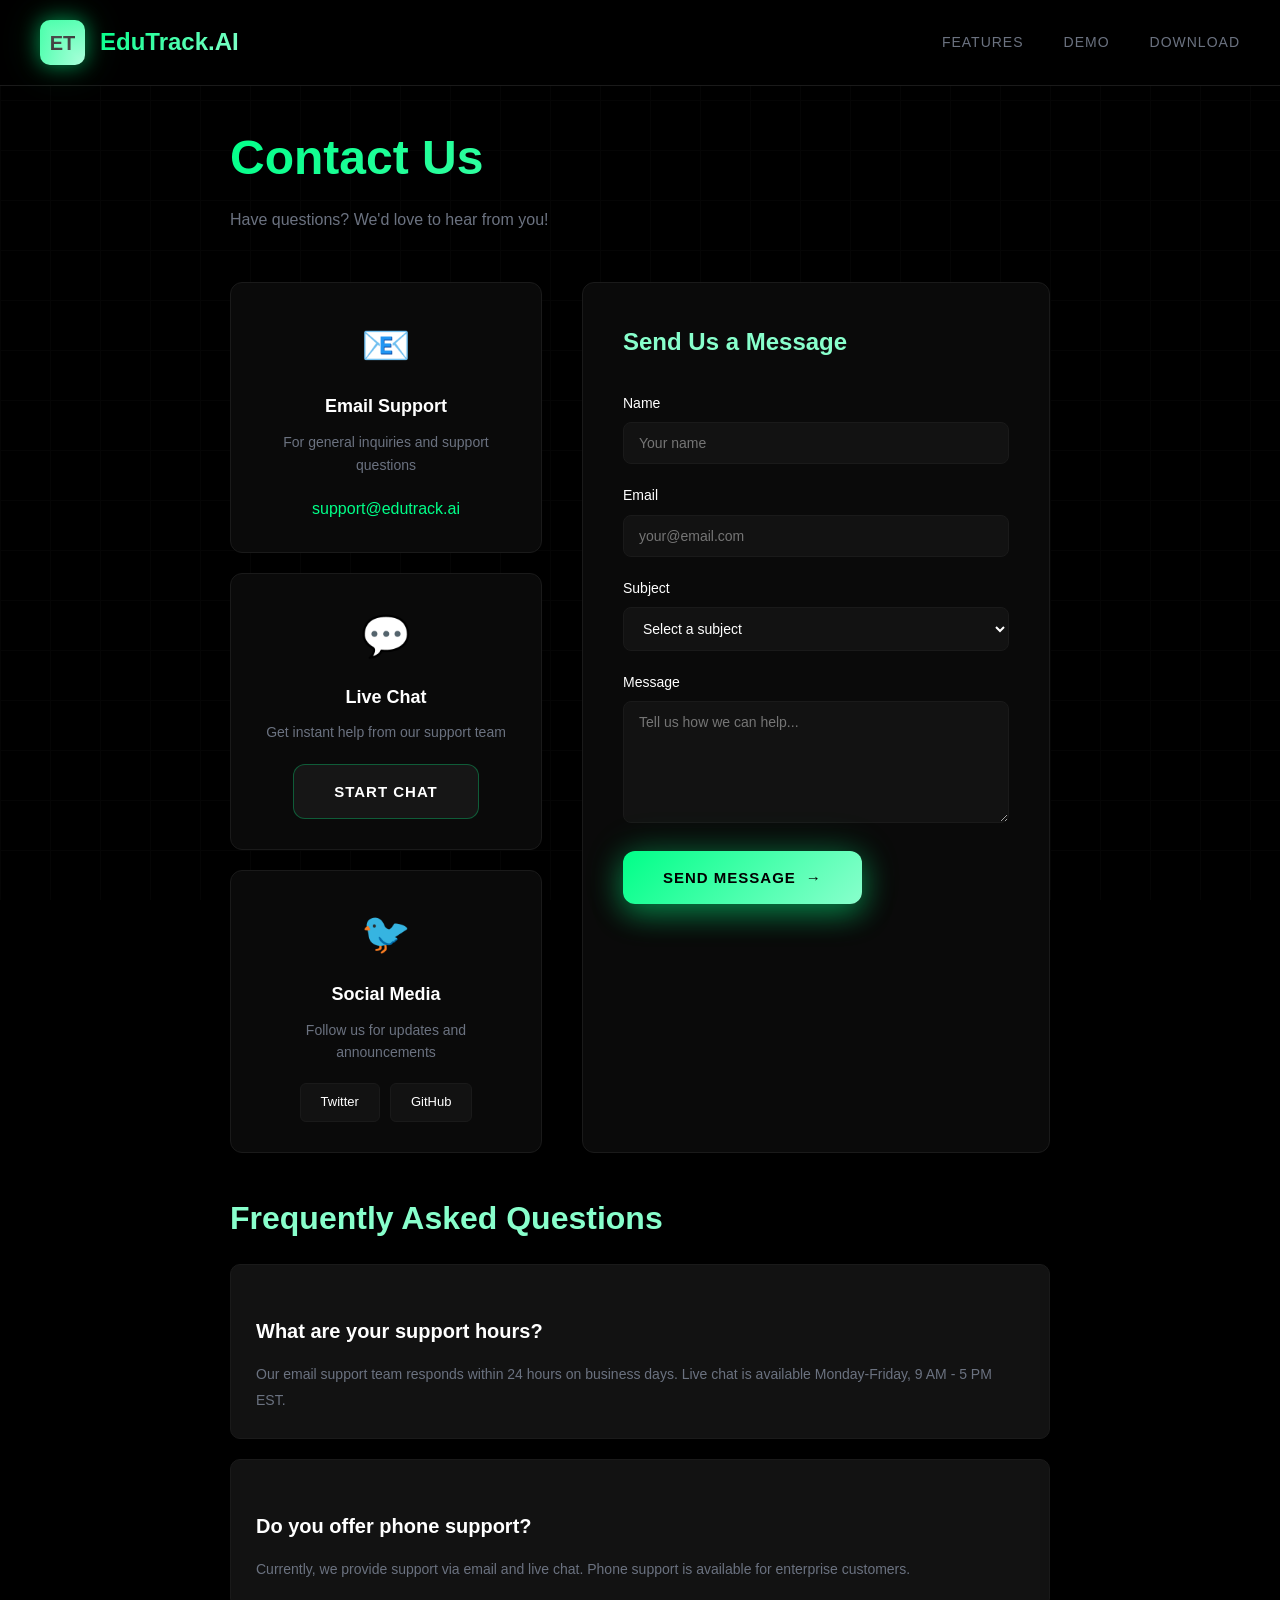
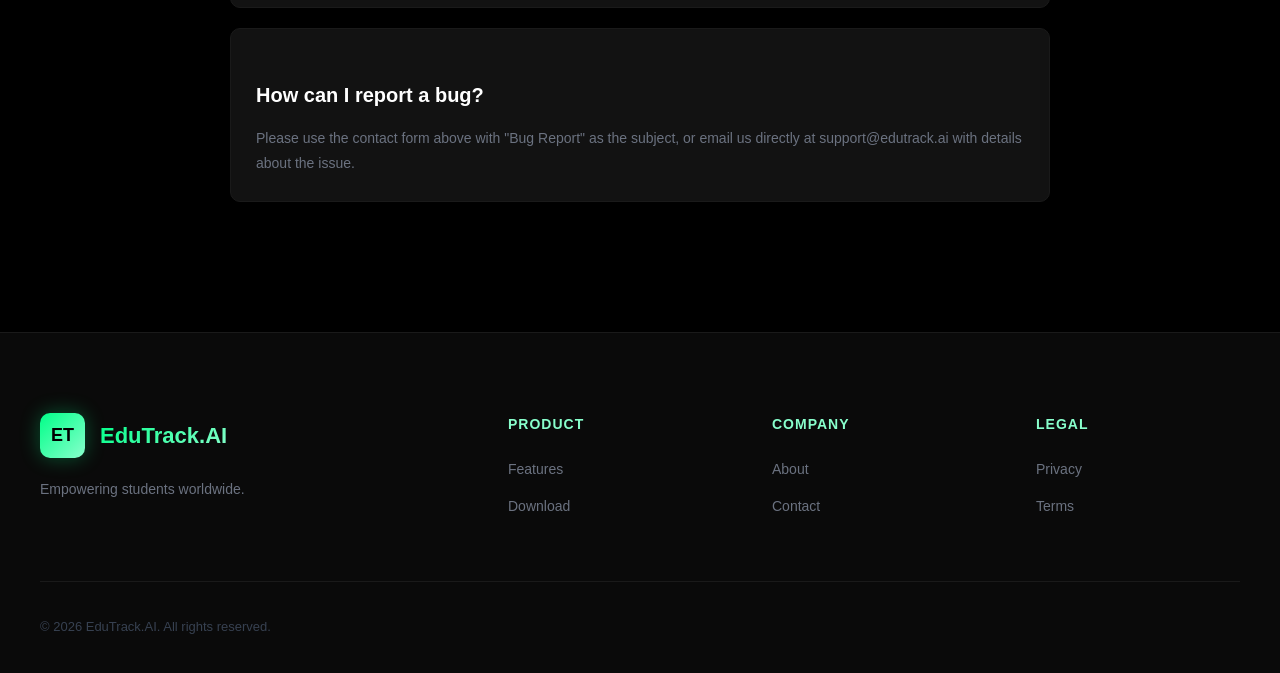
==== pages/contact.html @ 1b375700 "Add files via upload" ====
<!DOCTYPE html>
<html lang="en">
<head>
    <meta charset="UTF-8">
    <meta name="viewport" content="width=device-width, initial-scale=1.0">
    <title>Contact Us - EduTrack.AI</title>
    <link rel="stylesheet" href="../css/styles.css">
</head>
<body>
    <div class="grid-background"></div>
    
    <nav id="navbar">
        <div class="nav-container">
            <a href="../index.html" class="logo" style="text-decoration: none;">
                <div class="logo-icon">ET</div>
                <div class="logo-text">EduTrack.AI</div>
            </a>
            <div class="nav-links">
                <a href="../index.html#features">Features</a>
                <a href="../index.html#demo">Demo</a>
                <a href="../index.html#download">Download</a>
            </div>
        </div>
    </nav>
    
    <section class="content-page">
        <div class="content-container">
            <h1 class="page-title">Contact Us</h1>
            <p class="page-subtitle">Have questions? We'd love to hear from you!</p>
            
            <div class="contact-grid">
                <div class="contact-methods">
                    <div class="contact-card">
                        <div class="contact-icon">📧</div>
                        <h3>Email Support</h3>
                        <p>For general inquiries and support questions</p>
                        <a href="mailto:support@edutrack.ai" class="contact-link">support@edutrack.ai</a>
                    </div>
                    
                    <div class="contact-card">
                        <div class="contact-icon">💬</div>
                        <h3>Live Chat</h3>
                        <p>Get instant help from our support team</p>
                        <button class="btn btn-secondary" onclick="alert('Live chat coming soon!')">Start Chat</button>
                    </div>
                    
                    <div class="contact-card">
                        <div class="contact-icon">🐦</div>
                        <h3>Social Media</h3>
                        <p>Follow us for updates and announcements</p>
                        <div class="social-links-contact">
                            <a href="#" class="social-btn">Twitter</a>
                            <a href="#" class="social-btn">GitHub</a>
                        </div>
                    </div>
                </div>
                
                <div class="contact-form-container">
                    <h2>Send Us a Message</h2>
                    <form class="contact-form" onsubmit="handleContactSubmit(event)">
                        <div class="form-group">
                            <label>Name</label>
                            <input type="text" required placeholder="Your name">
                        </div>
                        
                        <div class="form-group">
                            <label>Email</label>
                            <input type="email" required placeholder="your@email.com">
                        </div>
                        
                        <div class="form-group">
                            <label>Subject</label>
                            <select required>
                                <option value="">Select a subject</option>
                                <option value="support">Technical Support</option>
                                <option value="bug">Bug Report</option>
                                <option value="feature">Feature Request</option>
                                <option value="billing">Billing Question</option>
                                <option value="other">Other</option>
                            </select>
                        </div>
                        
                        <div class="form-group">
                            <label>Message</label>
                            <textarea required rows="6" placeholder="Tell us how we can help..."></textarea>
                        </div>
                        
                        <button type="submit" class="btn btn-primary">
                            <span>Send Message</span>
                            <span>→</span>
                        </button>
                    </form>
                </div>
            </div>
            
            <div class="content-section">
                <h2>Frequently Asked Questions</h2>
                <div class="faq-list">
                    <div class="faq-item">
                        <h3>What are your support hours?</h3>
                        <p>Our email support team responds within 24 hours on business days. Live chat is available Monday-Friday, 9 AM - 5 PM EST.</p>
                    </div>
                    
                    <div class="faq-item">
                        <h3>Do you offer phone support?</h3>
                        <p>Currently, we provide support via email and live chat. Phone support is available for enterprise customers.</p>
                    </div>
                    
                    <div class="faq-item">
                        <h3>How can I report a bug?</h3>
                        <p>Please use the contact form above with "Bug Report" as the subject, or email us directly at support@edutrack.ai with details about the issue.</p>
                    </div>
                </div>
            </div>
        </div>
    </section>
    
    <footer>
        <div class="footer-container">
            <div class="footer-grid">
                <div class="footer-section footer-brand">
                    <div class="footer-logo-main">
                        <div class="footer-logo-icon">ET</div>
                        <div class="footer-logo-text">EduTrack.AI</div>
                    </div>
                    <p class="footer-description">Empowering students worldwide.</p>
                </div>
                <div class="footer-section">
                    <h4>Product</h4>
                    <ul class="footer-links">
                        <li><a href="../index.html#features">Features</a></li>
                        <li><a href="../index.html#download">Download</a></li>
                    </ul>
                </div>
                <div class="footer-section">
                    <h4>Company</h4>
                    <ul class="footer-links">
                        <li><a href="about.html">About</a></li>
                        <li><a href="contact.html">Contact</a></li>
                    </ul>
                </div>
                <div class="footer-section">
                    <h4>Legal</h4>
                    <ul class="footer-links">
                        <li><a href="privacy.html">Privacy</a></li>
                        <li><a href="terms.html">Terms</a></li>
                    </ul>
                </div>
            </div>
            <div class="footer-bottom">
                <div class="footer-bottom-left">
                    <p>© 2026 EduTrack.AI. All rights reserved.</p>
                </div>
            </div>
        </div>
    </footer>
    
    <script src="../js/main.js"></script>
    <script>
        function handleContactSubmit(e) {
            e.preventDefault();
            alert('Thank you for your message! We\'ll get back to you within 24 hours.');
            e.target.reset();
        }
    </script>
</body>
</html>
---- css/styles.css ----
/* Reset & Base */
* {
    margin: 0;
    padding: 0;
    box-sizing: border-box;
}

:root {
    --bg-primary: #000000;
    --bg-secondary: #0a0a0a;
    --bg-tertiary: #121212;
    --accent-primary: #00ff88;
    --accent-crystal: #88ffcc;
    --text-primary: #ffffff;
    --text-secondary: #6b7280;
    --text-muted: #374151;
    --border-color: #1a1a1a;
}

body {
    font-family: 'Segoe UI', Tahoma, Geneva, Verdana, sans-serif;
    background: var(--bg-primary);
    color: var(--text-primary);
    overflow-x: hidden;
    line-height: 1.6;
}

/* Animated Background */
.grid-background {
    position: fixed;
    top: 0;
    left: 0;
    width: 100%;
    height: 100%;
    background-image: 
        linear-gradient(var(--border-color) 1px, transparent 1px),
        linear-gradient(90deg, var(--border-color) 1px, transparent 1px);
    background-size: 50px 50px;
    opacity: 0.2;
    z-index: 0;
    animation: gridMove 20s linear infinite;
}

@keyframes gridMove {
    0% { transform: translate(0, 0); }
    100% { transform: translate(50px, 50px); }
}

.particles {
    position: fixed;
    width: 100%;
    height: 100%;
    z-index: 1;
    pointer-events: none;
}

.particle {
    position: absolute;
    width: 3px;
    height: 3px;
    background: var(--accent-primary);
    border-radius: 50%;
    opacity: 0.3;
    box-shadow: 0 0 10px var(--accent-primary);
    animation: float 20s infinite;
}

.particle:nth-child(1) { left: 10%; top: 20%; animation-delay: 0s; }
.particle:nth-child(2) { left: 30%; top: 60%; animation-delay: 2s; }
.particle:nth-child(3) { left: 50%; top: 30%; animation-delay: 4s; }
.particle:nth-child(4) { left: 70%; top: 70%; animation-delay: 6s; }
.particle:nth-child(5) { left: 90%; top: 40%; animation-delay: 8s; }

@keyframes float {
    0%, 100% { transform: translateY(0) translateX(0); }
    25% { transform: translateY(-100px) translateX(50px); }
    50% { transform: translateY(-200px) translateX(-30px); }
    75% { transform: translateY(-100px) translateX(80px); }
}

/* Navigation */
nav {
    position: fixed;
    top: 0;
    left: 0;
    right: 0;
    z-index: 1000;
    background: rgba(0, 0, 0, 0.9);
    backdrop-filter: blur(10px);
    border-bottom: 1px solid var(--border-color);
    transition: all 0.3s ease;
}

.nav-container {
    max-width: 1400px;
    margin: 0 auto;
    padding: 20px 40px;
    display: flex;
    justify-content: space-between;
    align-items: center;
}

.logo {
    display: flex;
    align-items: center;
    gap: 15px;
}

.logo-icon {
    width: 45px;
    height: 45px;
    background: linear-gradient(135deg, var(--accent-primary), var(--accent-crystal));
    border-radius: 10px;
    display: flex;
    align-items: center;
    justify-content: center;
    font-weight: 900;
    font-size: 20px;
    color: #000;
    box-shadow: 
        0 0 20px rgba(0, 255, 136, 0.5),
        0 0 40px rgba(0, 255, 136, 0.2);
    position: relative;
    overflow: hidden;
}

.logo-icon::before {
    content: '';
    position: absolute;
    top: -50%;
    left: -50%;
    width: 200%;
    height: 200%;
    background: linear-gradient(45deg, transparent, rgba(255, 255, 255, 0.3), transparent);
    animation: logoShine 3s infinite;
}

@keyframes logoShine {
    0% { transform: translateX(-100%) rotate(45deg); }
    100% { transform: translateX(100%) rotate(45deg); }
}

.logo-text {
    font-size: 24px;
    font-weight: 700;
    background: linear-gradient(135deg, var(--accent-primary), var(--accent-crystal));
    -webkit-background-clip: text;
    -webkit-text-fill-color: transparent;
    background-clip: text;
}

.nav-links {
    display: flex;
    gap: 40px;
}

.nav-links a {
    color: var(--text-secondary);
    text-decoration: none;
    font-size: 14px;
    font-weight: 500;
    text-transform: uppercase;
    letter-spacing: 1px;
    transition: all 0.3s ease;
    position: relative;
}

.nav-links a::after {
    content: '';
    position: absolute;
    bottom: -5px;
    left: 0;
    width: 0;
    height: 2px;
    background: var(--accent-primary);
    transition: width 0.3s ease;
    box-shadow: 0 0 10px var(--accent-primary);
}

.nav-links a:hover {
    color: var(--accent-primary);
}

.nav-links a:hover::after {
    width: 100%;
}

/* Hero Section */
.hero {
    position: relative;
    min-height: 100vh;
    display: flex;
    align-items: center;
    justify-content: center;
    padding: 120px 40px 80px;
    overflow: hidden;
    z-index: 10;
}

.hero-content {
    max-width: 1400px;
    text-align: center;
    z-index: 10;
}

.hero-badge {
    display: inline-flex;
    align-items: center;
    gap: 10px;
    background: rgba(0, 255, 136, 0.1);
    border: 1px solid rgba(0, 255, 136, 0.3);
    padding: 10px 25px;
    border-radius: 50px;
    margin-bottom: 30px;
    font-size: 13px;
    letter-spacing: 1px;
    color: var(--accent-crystal);
    animation: fadeInUp 1s ease-out;
}

@keyframes fadeInUp {
    from {
        opacity: 0;
        transform: translateY(30px);
    }
    to {
        opacity: 1;
        transform: translateY(0);
    }
}

.hero h1 {
    font-size: 80px;
    font-weight: 900;
    line-height: 1.1;
    margin-bottom: 25px;
    background: linear-gradient(135deg, #ffffff, var(--accent-crystal));
    -webkit-background-clip: text;
    -webkit-text-fill-color: transparent;
    background-clip: text;
    animation: fadeInUp 1s ease-out 0.2s backwards;
}

.hero h1 .highlight {
    background: linear-gradient(135deg, var(--accent-primary), var(--accent-crystal));
    -webkit-background-clip: text;
    -webkit-text-fill-color: transparent;
    background-clip: text;
    filter: drop-shadow(0 0 30px rgba(0, 255, 136, 0.5));
}

.hero p {
    font-size: 20px;
    color: var(--text-secondary);
    max-width: 700px;
    margin: 0 auto 50px;
    line-height: 1.8;
    animation: fadeInUp 1s ease-out 0.4s backwards;
}

.cta-buttons {
    display: flex;
    gap: 20px;
    justify-content: center;
    animation: fadeInUp 1s ease-out 0.6s backwards;
}

.btn {
    padding: 18px 40px;
    border: none;
    border-radius: 12px;
    font-size: 15px;
    font-weight: 600;
    cursor: pointer;
    transition: all 0.3s ease;
    text-transform: uppercase;
    letter-spacing: 1px;
    text-decoration: none;
    display: inline-flex;
    align-items: center;
    gap: 10px;
    position: relative;
    overflow: hidden;
}

.btn-primary {
    background: linear-gradient(135deg, var(--accent-primary), var(--accent-crystal));
    color: #000;
    box-shadow: 
        0 10px 30px rgba(0, 255, 136, 0.4),
        0 0 40px rgba(0, 255, 136, 0.2);
}

.btn-primary::before {
    content: '';
    position: absolute;
    top: 0;
    left: -100%;
    width: 100%;
    height: 100%;
    background: linear-gradient(90deg, transparent, rgba(255, 255, 255, 0.4), transparent);
    transition: left 0.5s;
}

.btn-primary:hover::before {
    left: 100%;
}

.btn-primary:hover {
    transform: translateY(-3px);
    box-shadow: 
        0 15px 40px rgba(0, 255, 136, 0.6),
        0 0 60px rgba(0, 255, 136, 0.3);
}

.btn-secondary {
    background: rgba(255, 255, 255, 0.05);
    color: var(--text-primary);
    border: 1px solid rgba(0, 255, 136, 0.3);
}

.btn-secondary:hover {
    background: rgba(0, 255, 136, 0.1);
    border-color: var(--accent-primary);
    transform: translateY(-3px);
}

/* Sections */
.section-container {
    max-width: 1400px;
    margin: 0 auto;
    padding: 100px 40px;
}

.section-title {
    font-size: 48px;
    font-weight: 700;
    text-align: center;
    margin-bottom: 20px;
    background: linear-gradient(135deg, var(--accent-primary), var(--accent-crystal));
    -webkit-background-clip: text;
    -webkit-text-fill-color: transparent;
    background-clip: text;
}

.section-subtitle {
    font-size: 18px;
    color: var(--text-secondary);
    text-align: center;
    margin-bottom: 60px;
}

/* Features Grid */
.features-section {
    position: relative;
    z-index: 10;
    background: var(--bg-secondary);
}

.features-grid {
    display: grid;
    grid-template-columns: repeat(3, 1fr);
    gap: 30px;
}

.feature-card {
    background: var(--bg-tertiary);
    border: 1px solid var(--border-color);
    border-radius: 16px;
    padding: 35px;
    transition: all 0.3s ease;
    position: relative;
}

.feature-card:hover {
    border-color: var(--accent-primary);
    transform: translateY(-5px);
    box-shadow: 0 10px 40px rgba(0, 255, 136, 0.15);
}

.feature-icon {
    font-size: 40px;
    margin-bottom: 20px;
}

.feature-card h3 {
    font-size: 20px;
    font-weight: 600;
    margin-bottom: 12px;
    color: var(--accent-crystal);
}

.feature-card p {
    color: var(--text-secondary);
    font-size: 14px;
    line-height: 1.7;
}

/* Demo Section */
.demo-section {
    position: relative;
    z-index: 10;
}

.demo-window {
    margin: 50px auto;
    max-width: 1000px;
    background: var(--bg-secondary);
    border: 2px solid var(--accent-primary);
    border-radius: 20px;
    overflow: hidden;
    box-shadow: 0 30px 80px rgba(0, 255, 136, 0.3);
}

.demo-header {
    background: var(--bg-tertiary);
    padding: 15px 20px;
    display: flex;
    align-items: center;
    gap: 15px;
    border-bottom: 1px solid var(--border-color);
}

.demo-dots {
    display: flex;
    gap: 8px;
}

.demo-dots span {
    width: 12px;
    height: 12px;
    border-radius: 50%;
    background: var(--text-muted);
}

.demo-dots span:nth-child(1) { background: #ff4757; }
.demo-dots span:nth-child(2) { background: #ffd93d; }
.demo-dots span:nth-child(3) { background: #00ff88; }

.demo-title {
    font-size: 14px;
    color: var(--text-secondary);
}

.demo-content {
    background: var(--bg-primary);
    padding: 40px;
}

/* Mini Dashboard */
.mini-dashboard {
    width: 100%;
}

.mini-header {
    display: flex;
    justify-content: space-between;
    align-items: center;
    margin-bottom: 30px;
    padding-bottom: 20px;
    border-bottom: 2px solid var(--accent-primary);
}

.mini-logo {
    font-size: 28px;
    font-weight: 700;
    background: linear-gradient(135deg, var(--accent-primary), var(--accent-crystal));
    -webkit-background-clip: text;
    -webkit-text-fill-color: transparent;
}

.mini-status {
    display: flex;
    align-items: center;
    gap: 8px;
    font-size: 12px;
    color: var(--text-secondary);
}

.status-dot {
    width: 10px;
    height: 10px;
    background: var(--accent-primary);
    border-radius: 50%;
    animation: pulse 2s infinite;
}

@keyframes pulse {
    0%, 100% { opacity: 1; transform: scale(1); }
    50% { opacity: 0.5; transform: scale(1.2); }
}

.mini-stats {
    display: grid;
    grid-template-columns: repeat(3, 1fr);
    gap: 20px;
    margin-bottom: 30px;
}

.mini-stat-card {
    background: var(--bg-secondary);
    border: 1px solid var(--border-color);
    border-radius: 12px;
    padding: 20px;
    text-align: center;
}

.stat-label {
    font-size: 11px;
    color: var(--text-muted);
    text-transform: uppercase;
    letter-spacing: 1px;
    margin-bottom: 10px;
}

.stat-value {
    font-size: 32px;
    font-weight: 700;
    color: var(--accent-primary);
    margin-bottom: 8px;
}

.stat-value.warning {
    color: #ff4757;
}

.stat-tag {
    font-size: 12px;
    color: var(--text-secondary);
}

.mini-timer {
    background: var(--bg-secondary);
    border: 2px solid var(--accent-primary);
    border-radius: 12px;
    padding: 30px;
    text-align: center;
    margin-bottom: 30px;
}

.timer-label {
    font-size: 11px;
    color: var(--text-muted);
    margin-bottom: 10px;
}

.timer-display {
    font-size: 48px;
    font-weight: 700;
    color: var(--accent-primary);
    text-shadow: 0 0 20px rgba(0, 255, 136, 0.5);
}

.mini-chart {
    background: var(--bg-secondary);
    border: 1px solid var(--border-color);
    border-radius: 12px;
    padding: 20px;
}

.chart-label {
    font-size: 11px;
    color: var(--text-muted);
    margin-bottom: 15px;
}

.chart-bars {
    display: flex;
    align-items: flex-end;
    gap: 10px;
    height: 150px;
    margin-bottom: 10px;
}

.chart-bar {
    flex: 1;
    background: linear-gradient(to top, var(--accent-primary), var(--accent-crystal));
    border-radius: 6px 6px 0 0;
    animation: barGrow 1s ease-out;
}

@keyframes barGrow {
    from { height: 0; }
}

.chart-labels {
    display: flex;
    justify-content: space-around;
    font-size: 11px;
    color: var(--text-muted);
}

/* Download Section */
.download-section {
    position: relative;
    z-index: 10;
}

.download-cards {
    display: grid;
    grid-template-columns: repeat(2, 1fr);
    gap: 30px;
    max-width: 1000px;
    margin: 0 auto;
}

.download-card {
    background: var(--bg-secondary);
    border: 2px solid var(--border-color);
    border-radius: 20px;
    padding: 50px 40px;
    text-align: center;
    transition: all 0.4s ease;
}

.download-card:hover {
    border-color: var(--accent-primary);
    transform: translateY(-10px);
    box-shadow: 0 20px 60px rgba(0, 255, 136, 0.2);
}

.platform-icon {
    margin-bottom: 25px;
    display: flex;
    justify-content: center;
    align-items: center;
    min-height: 80px;
}

.platform-icon svg {
    filter: drop-shadow(0 5px 15px rgba(0, 255, 136, 0.3));
    transition: transform 0.3s ease;
}

.download-card:hover .platform-icon svg {
    transform: scale(1.1);
}

.download-card h3 {
    font-size: 28px;
    margin-bottom: 10px;
}

.download-card p {
    color: var(--text-secondary);
    margin-bottom: 15px;
}

.download-details {
    display: flex;
    justify-content: center;
    align-items: center;
    gap: 10px;
    color: var(--text-muted);
    font-size: 13px;
    margin-bottom: 25px;
    min-height: 20px;
}

/* Footer */
footer {
    background: var(--bg-secondary);
    border-top: 1px solid var(--border-color);
    padding: 80px 40px 30px;
    position: relative;
    z-index: 10;
}

.footer-container {
    max-width: 1400px;
    margin: 0 auto;
}

.footer-grid {
    display: grid;
    grid-template-columns: 2fr 1fr 1fr 1fr;
    gap: 60px;
    margin-bottom: 50px;
}

.footer-section h4 {
    font-size: 14px;
    font-weight: 600;
    text-transform: uppercase;
    letter-spacing: 1px;
    color: var(--accent-crystal);
    margin-bottom: 20px;
}

.footer-links {
    list-style: none;
    padding: 0;
}

.footer-links li {
    margin-bottom: 12px;
}

.footer-links a {
    color: var(--text-secondary);
    text-decoration: none;
    font-size: 14px;
    transition: all 0.3s ease;
    display: inline-block;
}

.footer-links a:hover {
    color: var(--accent-primary);
    transform: translateX(5px);
}

.footer-brand {
    padding-right: 40px;
}

.footer-logo-main {
    display: flex;
    align-items: center;
    gap: 15px;
    margin-bottom: 20px;
}

.footer-logo-icon {
    width: 45px;
    height: 45px;
    background: linear-gradient(135deg, var(--accent-primary), var(--accent-crystal));
    border-radius: 10px;
    display: flex;
    align-items: center;
    justify-content: center;
    font-weight: 900;
    font-size: 18px;
    color: #000;
    box-shadow: 0 0 20px rgba(0, 255, 136, 0.3);
}

.footer-logo-text {
    font-size: 22px;
    font-weight: 700;
    background: linear-gradient(135deg, var(--accent-primary), var(--accent-crystal));
    -webkit-background-clip: text;
    -webkit-text-fill-color: transparent;
    background-clip: text;
}

.footer-description {
    color: var(--text-secondary);
    font-size: 14px;
    line-height: 1.7;
    margin-bottom: 25px;
}

.footer-social {
    display: flex;
    gap: 15px;
}

.social-link {
    width: 40px;
    height: 40px;
    border-radius: 10px;
    background: var(--bg-tertiary);
    border: 1px solid var(--border-color);
    display: flex;
    align-items: center;
    justify-content: center;
    color: var(--text-secondary);
    transition: all 0.3s ease;
}

.social-link:hover {
    background: var(--accent-primary);
    color: #000;
    border-color: var(--accent-primary);
    transform: translateY(-3px);
    box-shadow: 0 5px 20px rgba(0, 255, 136, 0.4);
}

.footer-bottom {
    display: flex;
    justify-content: space-between;
    align-items: center;
    padding-top: 30px;
    border-top: 1px solid var(--border-color);
}

.footer-bottom-left p {
    color: var(--text-muted);
    font-size: 13px;
    margin: 5px 0;
}

.footer-tagline {
    color: var(--text-secondary);
}

.footer-badge {
    display: inline-flex;
    align-items: center;
    gap: 8px;
    background: rgba(0, 255, 136, 0.1);
    border: 1px solid rgba(0, 255, 136, 0.3);
    padding: 8px 16px;
    border-radius: 20px;
    font-size: 12px;
    color: var(--accent-crystal);
}

.badge-dot {
    width: 8px;
    height: 8px;
    background: var(--accent-primary);
    border-radius: 50%;
    animation: pulse 2s infinite;
}

/* Footer Responsive */
@media (max-width: 968px) {
    .footer-grid {
        grid-template-columns: 1fr 1fr;
        gap: 40px;
    }
    
    .footer-brand {
        grid-column: 1 / -1;
    }
    
    .footer-bottom {
        flex-direction: column;
        gap: 20px;
        text-align: center;
    }
}

@media (max-width: 640px) {
    .footer-grid {
        grid-template-columns: 1fr;
        gap: 30px;
    }
}

/* Modal */
.modal {
    display: none;
    position: fixed;
    top: 0;
    left: 0;
    width: 100%;
    height: 100%;
    background: rgba(0, 0, 0, 0.9);
    z-index: 2000;
    justify-content: center;
    align-items: center;
    backdrop-filter: blur(10px);
}

.modal.active {
    display: flex;
    animation: fadeIn 0.3s ease-out;
}

@keyframes fadeIn {
    from { opacity: 0; }
    to { opacity: 1; }
}

.modal-content {
    background: var(--bg-secondary);
    border: 2px solid var(--accent-primary);
    border-radius: 20px;
    padding: 60px;
    max-width: 500px;
    text-align: center;
    box-shadow: 0 20px 60px rgba(0, 255, 136, 0.4);
    animation: scaleIn 0.3s ease-out;
}

@keyframes scaleIn {
    from { transform: scale(0.9); opacity: 0; }
    to { transform: scale(1); opacity: 1; }
}

.modal-icon {
    font-size: 80px;
    margin-bottom: 20px;
}

.modal-content h3 {
    font-size: 32px;
    margin-bottom: 15px;
    background: linear-gradient(135deg, var(--accent-primary), var(--accent-crystal));
    -webkit-background-clip: text;
    -webkit-text-fill-color: transparent;
}

.modal-content p {
    color: var(--text-secondary);
    margin-bottom: 30px;
}

/* Responsive */
@media (max-width: 968px) {
    .hero h1 { font-size: 50px; }
    .features-grid { grid-template-columns: repeat(2, 1fr); }
    .download-cards { grid-template-columns: 1fr; }
    .mini-stats { grid-template-columns: 1fr; }
}

@media (max-width: 640px) {
    .features-grid { grid-template-columns: 1fr; }
    .nav-links { display: none; }
    .hero h1 { font-size: 36px; }
}

/* Animations */
.fade-in {
    opacity: 0;
    animation: fadeInUp 0.6s ease-out forwards;
}

.fade-in:nth-child(1) { animation-delay: 0.1s; }
.fade-in:nth-child(2) { animation-delay: 0.2s; }
.fade-in:nth-child(3) { animation-delay: 0.3s; }
.fade-in:nth-child(4) { animation-delay: 0.4s; }
.fade-in:nth-child(5) { animation-delay: 0.5s; }
.fade-in:nth-child(6) { animation-delay: 0.6s; }
.fade-in:nth-child(7) { animation-delay: 0.7s; }
.fade-in:nth-child(8) { animation-delay: 0.8s; }
.fade-in:nth-child(9) { animation-delay: 0.9s; }

/* Content Pages Styles */
.content-page {
    position: relative;
    z-index: 10;
    min-height: 100vh;
    padding: 120px 0 80px;
}

.content-container {
    max-width: 900px;
    margin: 0 auto;
    padding: 0 40px;
}

.page-title {
    font-size: 48px;
    font-weight: 700;
    margin-bottom: 10px;
    background: linear-gradient(135deg, var(--accent-primary), var(--accent-crystal));
    -webkit-background-clip: text;
    -webkit-text-fill-color: transparent;
}

.page-subtitle {
    font-size: 16px;
    color: var(--text-secondary);
    margin-bottom: 50px;
}

.content-section {
    margin-bottom: 50px;
}

.content-section h2 {
    font-size: 32px;
    color: var(--accent-crystal);
    margin-bottom: 20px;
    margin-top: 40px;
}

.content-section h3 {
    font-size: 20px;
    color: var(--text-primary);
    margin: 25px 0 15px;
}

.content-section p {
    color: var(--text-secondary);
    line-height: 1.8;
    margin-bottom: 15px;
}

.content-section ul, .content-section ol {
    color: var(--text-secondary);
    line-height: 1.8;
    margin: 15px 0;
    padding-left: 25px;
}

.content-section li {
    margin-bottom: 10px;
}

.content-section a {
    color: var(--accent-primary);
    text-decoration: none;
    border-bottom: 1px solid transparent;
    transition: border-color 0.3s;
}

.content-section a:hover {
    border-bottom-color: var(--accent-primary);
}

.content-section code {
    background: var(--bg-tertiary);
    padding: 2px 8px;
    border-radius: 4px;
    font-family: 'Courier New', monospace;
    color: var(--accent-crystal);
    font-size: 14px;
}

/* Feature List for About Page */
.feature-list {
    display: grid;
    gap: 25px;
    margin: 30px 0;
}

.feature-item {
    background: var(--bg-tertiary);
    border: 1px solid var(--border-color);
    border-radius: 12px;
    padding: 25px;
    transition: all 0.3s ease;
}

.feature-item:hover {
    border-color: var(--accent-primary);
    transform: translateX(5px);
}

.feature-item h3 {
    margin: 0 0 10px 0;
    font-size: 18px;
}

.feature-item p {
    margin: 0;
    font-size: 14px;
}

.values-list {
    list-style: none;
    padding: 0;
}

.values-list li {
    background: var(--bg-tertiary);
    border-left: 3px solid var(--accent-primary);
    padding: 15px 20px;
    margin-bottom: 15px;
    border-radius: 6px;
}

.values-list strong {
    color: var(--accent-crystal);
}

/* Contact Page */
.contact-grid {
    display: grid;
    grid-template-columns: 1fr 1.5fr;
    gap: 40px;
    margin: 40px 0;
}

.contact-methods {
    display: flex;
    flex-direction: column;
    gap: 20px;
}

.contact-card {
    background: var(--bg-secondary);
    border: 1px solid var(--border-color);
    border-radius: 12px;
    padding: 30px;
    text-align: center;
}

.contact-icon {
    font-size: 40px;
    margin-bottom: 15px;
}

.contact-card h3 {
    font-size: 18px;
    margin-bottom: 10px;
}

.contact-card p {
    color: var(--text-secondary);
    font-size: 14px;
    margin-bottom: 20px;
}

.contact-link {
    color: var(--accent-primary);
    text-decoration: none;
    font-weight: 500;
}

.social-links-contact {
    display: flex;
    gap: 10px;
    justify-content: center;
}

.social-btn {
    background: var(--bg-tertiary);
    color: var(--text-primary);
    padding: 8px 20px;
    border-radius: 6px;
    text-decoration: none;
    font-size: 13px;
    border: 1px solid var(--border-color);
    transition: all 0.3s;
}

.social-btn:hover {
    border-color: var(--accent-primary);
    color: var(--accent-primary);
}

.contact-form-container {
    background: var(--bg-secondary);
    border: 1px solid var(--border-color);
    border-radius: 12px;
    padding: 40px;
}

.contact-form-container h2 {
    font-size: 24px;
    margin-bottom: 30px;
    color: var(--accent-crystal);
}

.form-group {
    margin-bottom: 20px;
}

.form-group label {
    display: block;
    margin-bottom: 8px;
    font-size: 14px;
    color: var(--text-primary);
    font-weight: 500;
}

.form-group input,
.form-group select,
.form-group textarea {
    width: 100%;
    background: var(--bg-tertiary);
    border: 1px solid var(--border-color);
    border-radius: 8px;
    padding: 12px 15px;
    color: var(--text-primary);
    font-size: 14px;
    font-family: inherit;
    transition: border-color 0.3s;
}

.form-group input:focus,
.form-group select:focus,
.form-group textarea:focus {
    outline: none;
    border-color: var(--accent-primary);
}

.form-group textarea {
    resize: vertical;
}

/* Legal Pages */
.legal-page h2 {
    color: var(--accent-primary);
    font-size: 28px;
    margin-top: 40px;
    padding-top: 30px;
    border-top: 1px solid var(--border-color);
}

.legal-page h3 {
    color: var(--accent-crystal);
    font-size: 20px;
}

.legal-page h4 {
    color: var(--text-primary);
    font-size: 16px;
    margin: 20px 0 10px;
}

.privacy-summary,
.terms-summary {
    background: linear-gradient(135deg, rgba(0, 255, 136, 0.1), rgba(136, 255, 204, 0.05));
    border: 2px solid var(--accent-primary);
    border-radius: 12px;
    padding: 30px;
    margin-top: 50px;
    text-align: center;
}

.privacy-summary h3,
.terms-summary h3 {
    color: var(--accent-primary);
    margin-bottom: 15px;
}

.privacy-summary p,
.terms-summary p {
    font-size: 16px;
    line-height: 2;
    margin: 0;
}

/* Support Page */
.support-options {
    display: grid;
    grid-template-columns: repeat(3, 1fr);
    gap: 30px;
    margin: 50px 0;
}

.support-card {
    background: var(--bg-secondary);
    border: 2px solid var(--border-color);
    border-radius: 16px;
    padding: 40px 30px;
    text-align: center;
    transition: all 0.3s ease;
}

.support-card:hover {
    border-color: var(--accent-primary);
    transform: translateY(-5px);
}

.support-icon {
    font-size: 50px;
    margin-bottom: 20px;
}

.support-card h3 {
    font-size: 20px;
    margin-bottom: 10px;
}

.support-card p {
    color: var(--text-secondary);
    margin-bottom: 25px;
}

.faq-category {
    margin: 40px 0;
}

.faq-category > h3 {
    font-size: 24px;
    color: var(--accent-primary);
    margin-bottom: 25px;
    padding-bottom: 15px;
    border-bottom: 2px solid var(--border-color);
}

.faq-item {
    background: var(--bg-tertiary);
    border: 1px solid var(--border-color);
    border-radius: 10px;
    padding: 25px;
    margin-bottom: 20px;
    transition: all 0.3s ease;
}

.faq-item:hover {
    border-color: var(--accent-primary);
}

.faq-item h4 {
    color: var(--accent-crystal);
    font-size: 16px;
    margin-bottom: 12px;
}

.faq-item p {
    margin: 0;
    font-size: 14px;
}

/* Responsive Content Pages */
@media (max-width: 968px) {
    .contact-grid {
        grid-template-columns: 1fr;
    }
    
    .support-options {
        grid-template-columns: 1fr;
    }
    
    .page-title {
        font-size: 36px;
    }
    
    .content-section h2 {
        font-size: 24px;
    }
}
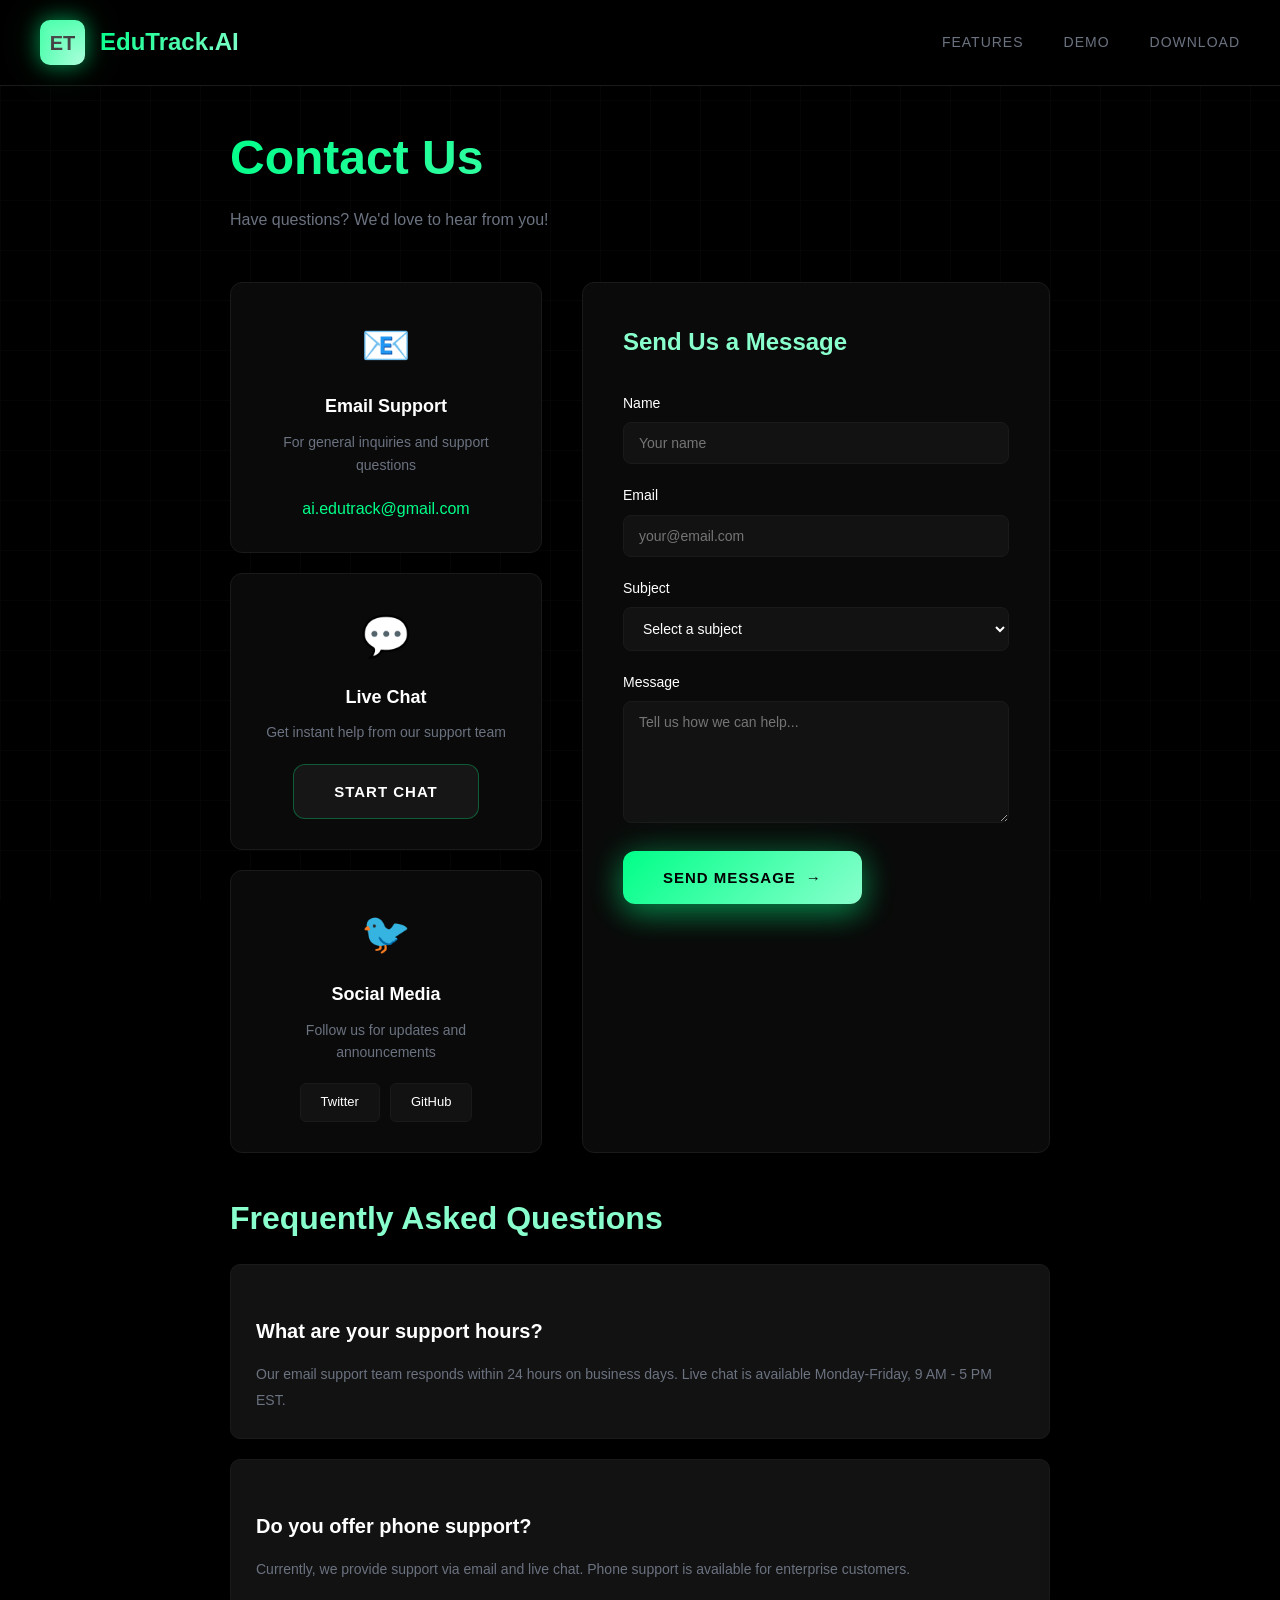
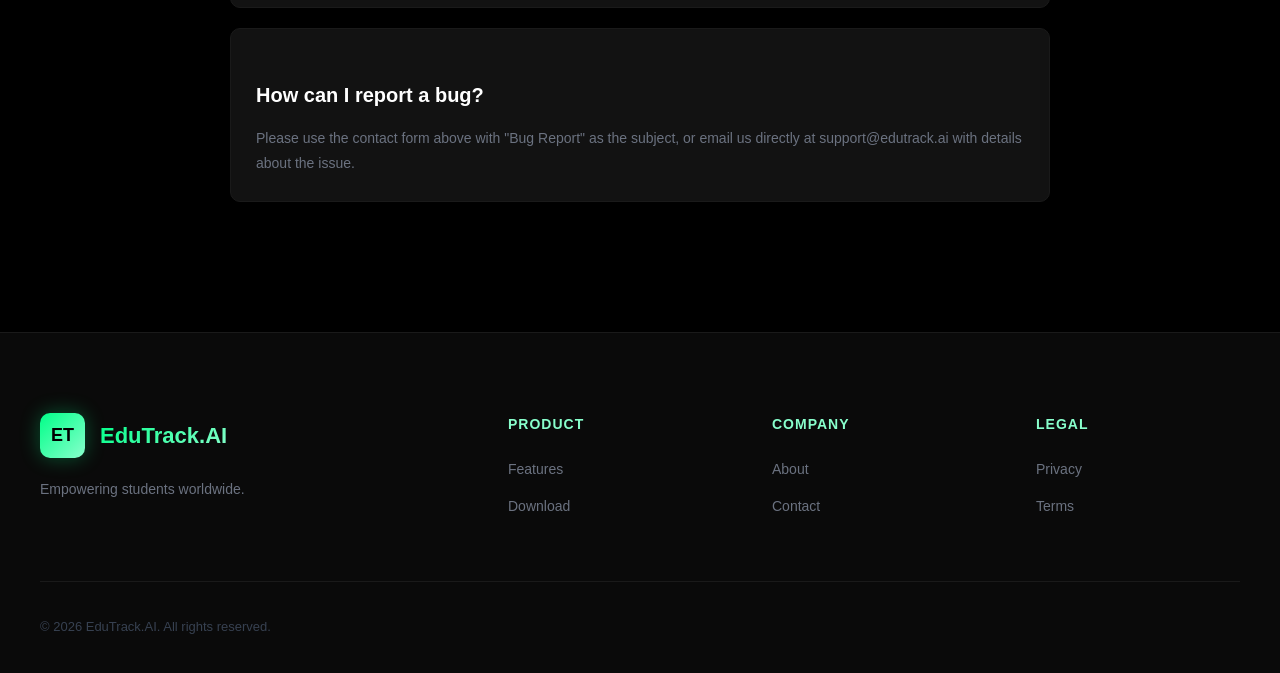
==== commit 379e98fa: "Update email contact address in contact.html" ====
--- a/pages/contact.html
+++ b/pages/contact.html
@@ -34,7 +34,7 @@
                         <div class="contact-icon">📧</div>
                         <h3>Email Support</h3>
                         <p>For general inquiries and support questions</p>
-                        <a href="mailto:support@edutrack.ai" class="contact-link">support@edutrack.ai</a>
+                        <a href="mailto:ai.edutrack@gmail.com" class="contact-link">ai.edutrack@gmail.com</a>
                     </div>
                     
                     <div class="contact-card">
